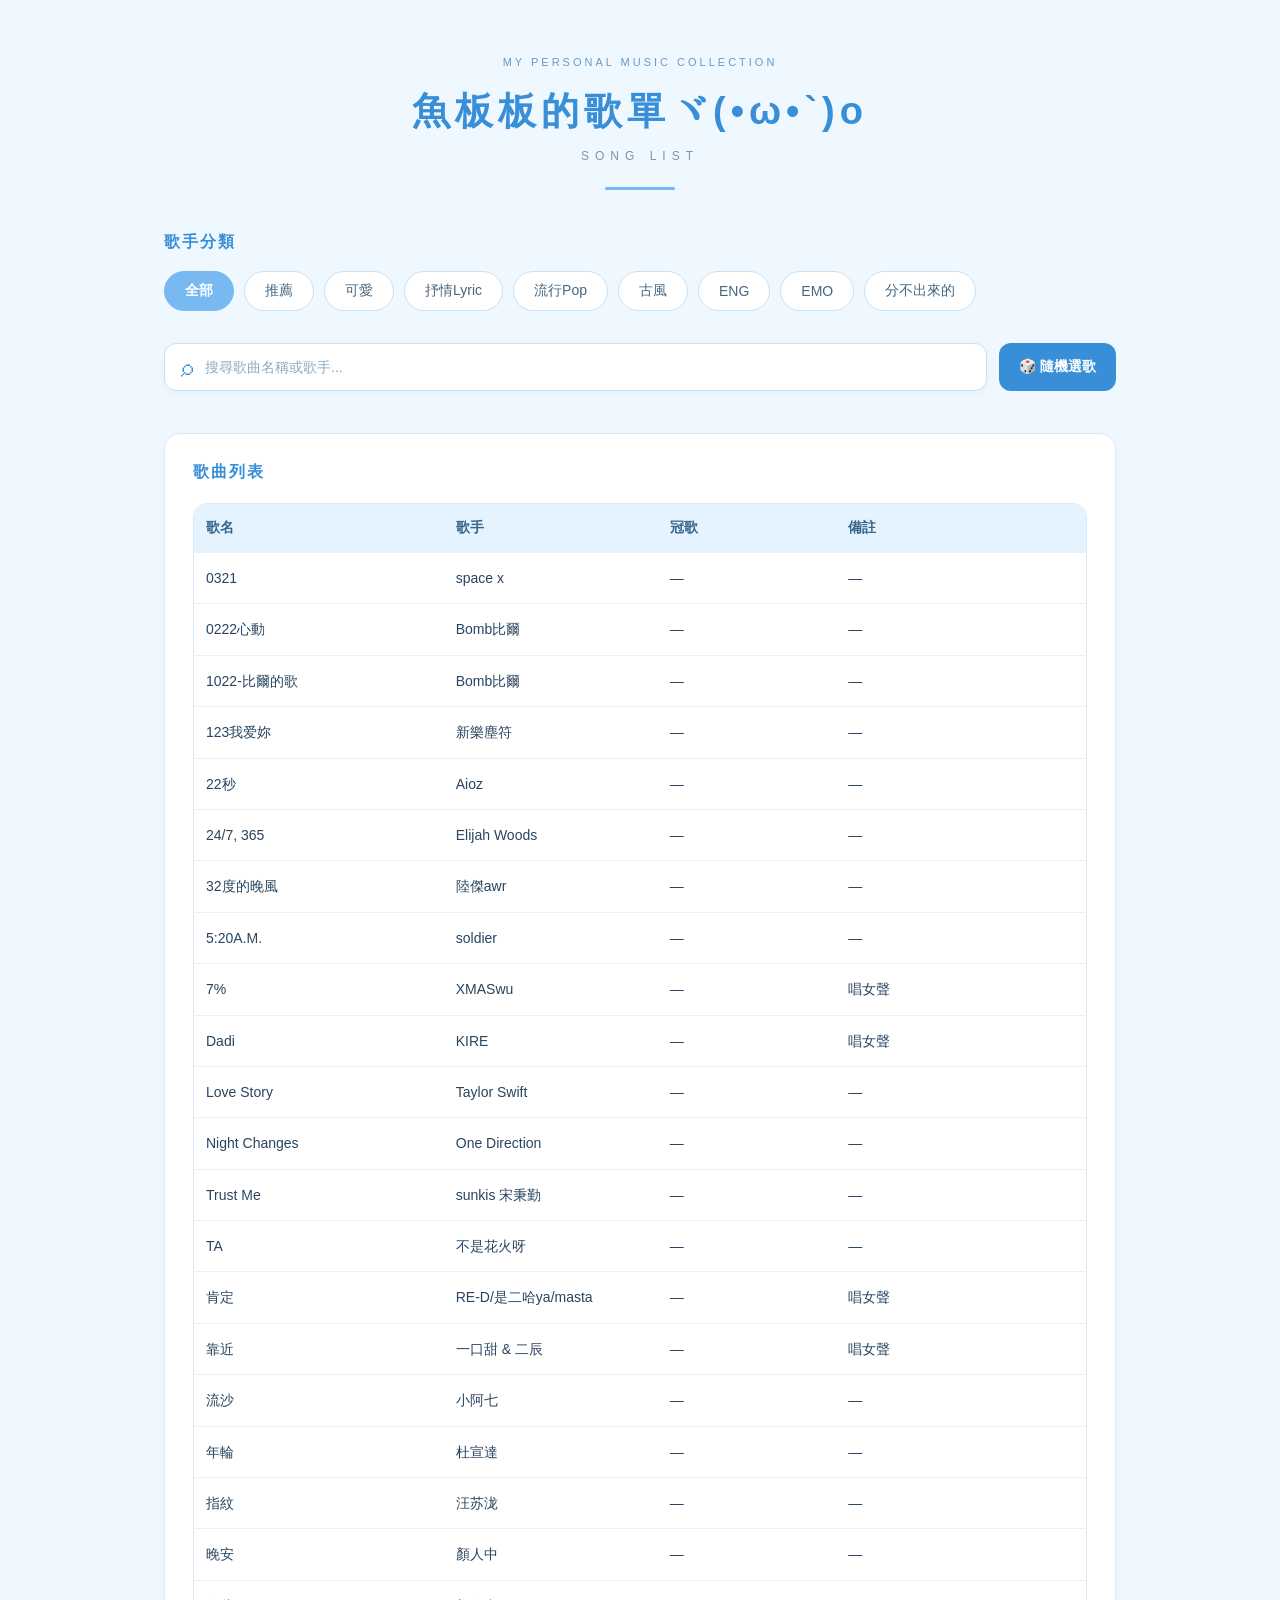
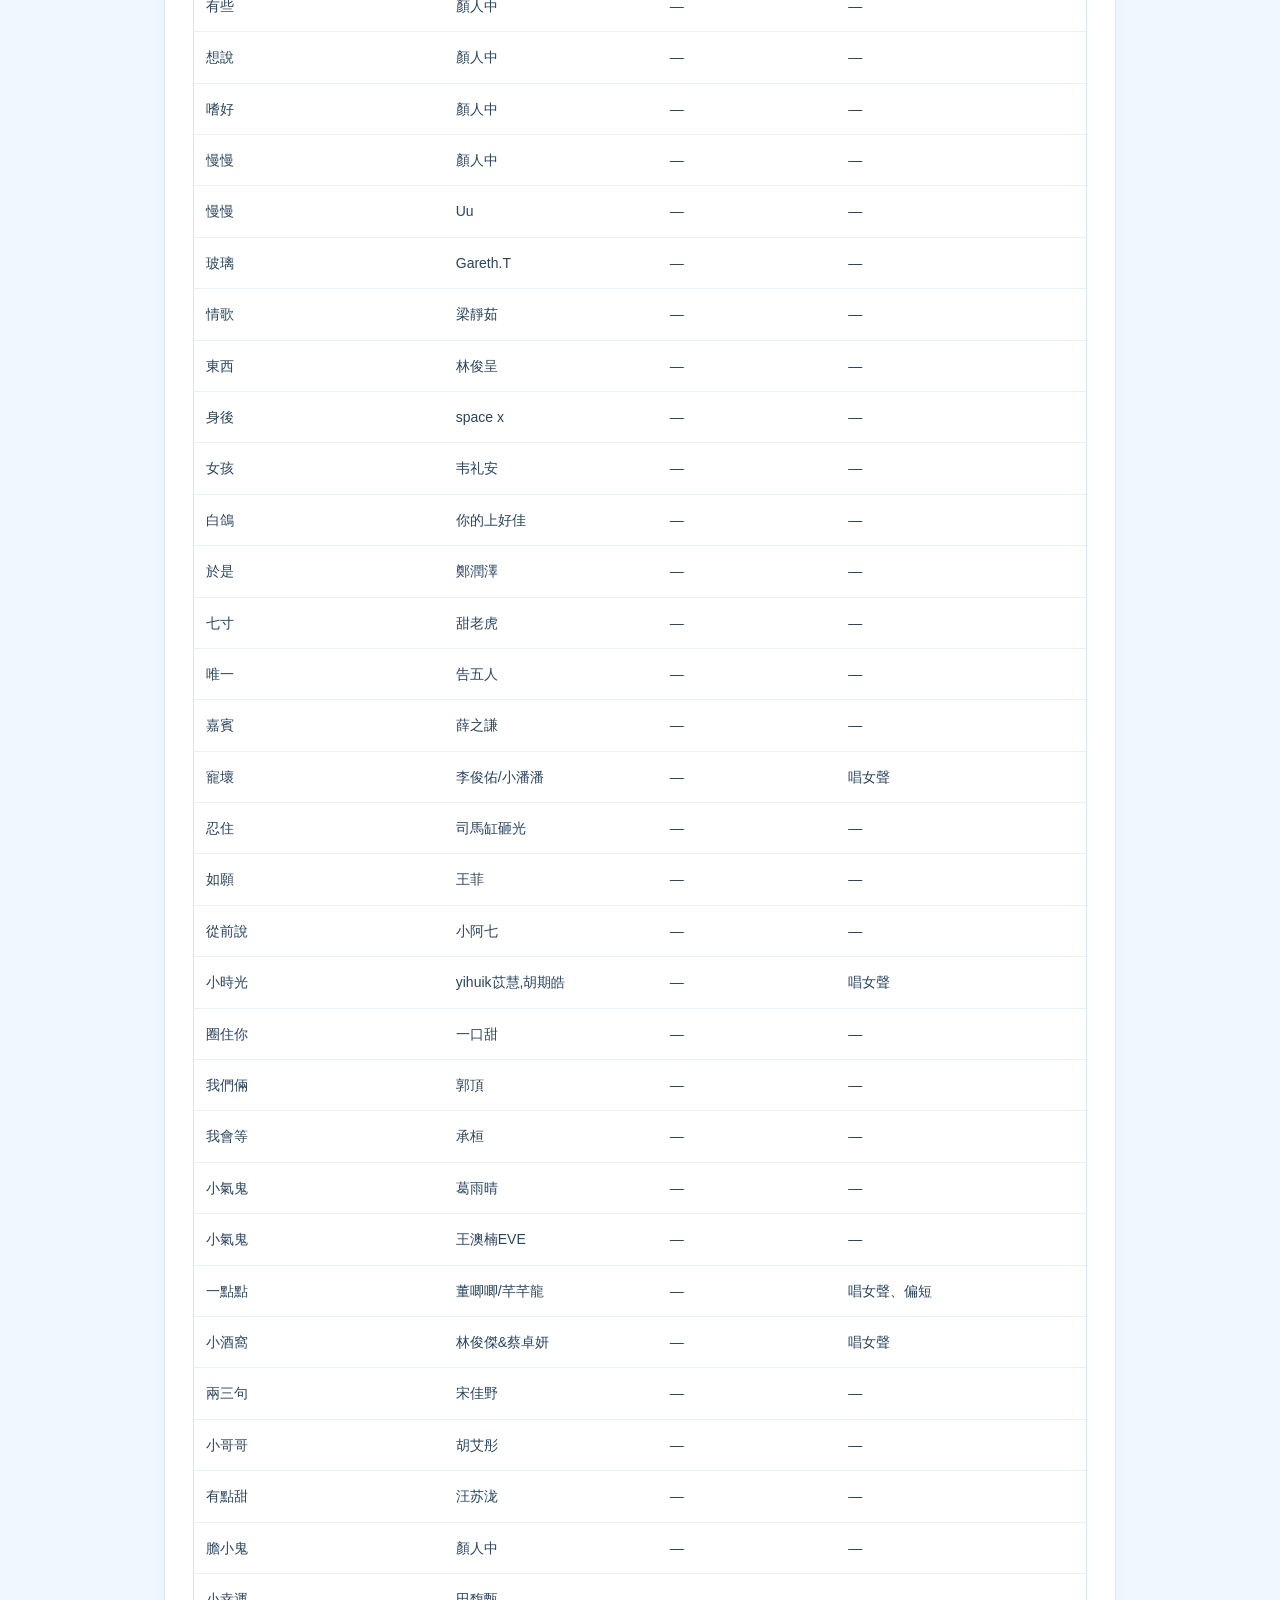
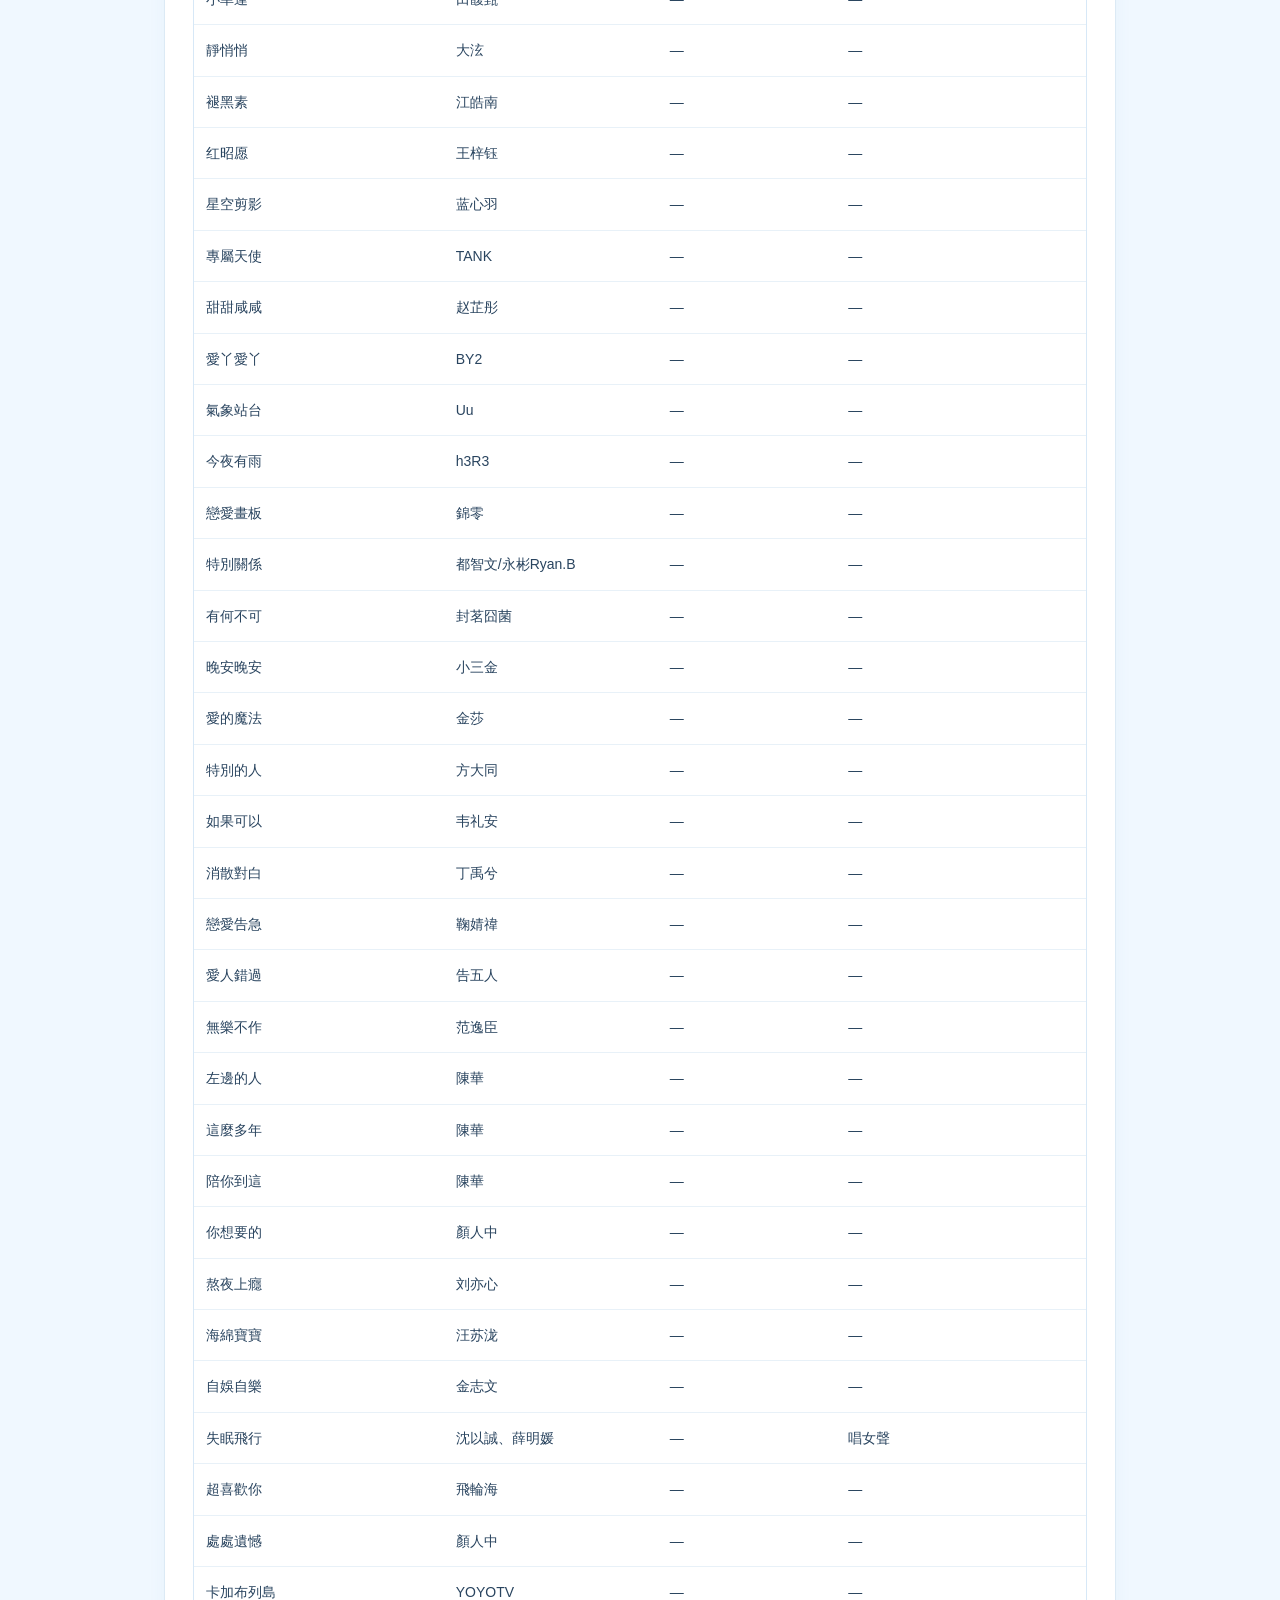
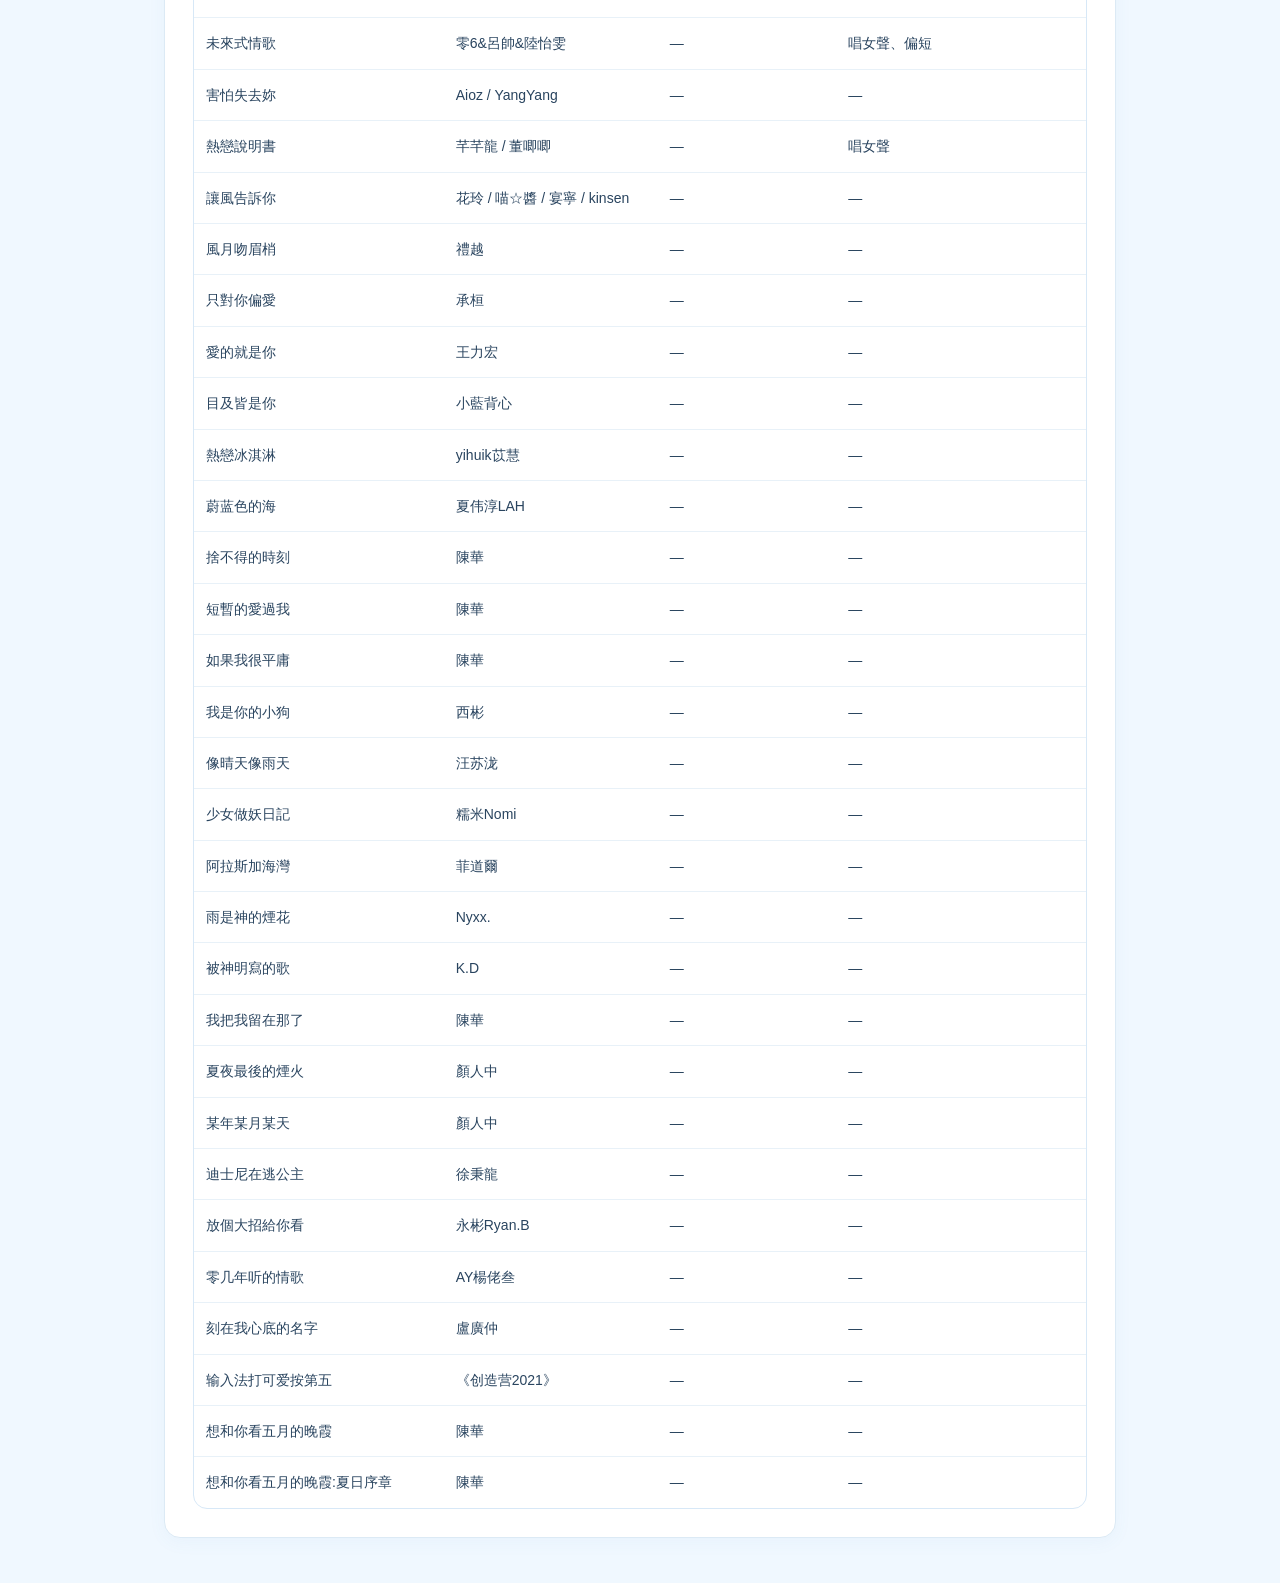
==== index.html @ 6a8a64bd "Rename SongListYu.html to index.html" ====
<!DOCTYPE html>
<html lang="zh-TW">

<head>
    <meta charset="UTF-8">
    <meta name="viewport" content="width=device-width, initial-scale=1.0">

    <title>魚板歌曲列表</title>

    <link rel="stylesheet" href="styleYu.css">
</head>

<body>

    <!-- 網站主要內容 -->
    <main class="container">

        <!-- ① 標題區 -->
        <header class="site-header">
            <p class="eyebrow">MY PERSONAL MUSIC COLLECTION</p>

            <h1>魚板板的歌單ヾ(•ω•`)o</h1>

            <p class="subtitle">SONG LIST</p>

            <div class="title-line"></div>
        </header>


        <!-- ② 歌手分類區 -->
        <section class="singer-section">

            <h2 class="section-title">歌手分類</h2>

            <div class="singer-list">

                <button class="singer-btn active" data-genre="全部">全部</button>

                <button class="singer-btn" data-genre="推薦">推薦</button>

                <button class="singer-btn" data-genre="可愛Cute">可愛</button>

                <button class="singer-btn" data-genre="抒情Lyric">抒情Lyric</button>

                <button class="singer-btn" data-genre="流行Pop">流行Pop</button>

                <button class="singer-btn" data-genre="古風">古風</button>

                <button class="singer-btn" data-genre="ENG">ENG</button>

                <button class="singer-btn" data-genre="EMO">EMO</button>

                <button class="singer-btn" data-genre="分不出來的">分不出來的</button>

            </div>

        </section>


        <!-- ③ 搜尋區 -->
        <section class="search-section">

            <div class="search-box">

                <span class="search-icon">⌕</span>

                <input
                    type="text"
                    id="song-search"
                    placeholder="搜尋歌曲名稱或歌手..."
                >

            </div>

            <button class="random-btn" type="button">
                <span>🎲</span>
                隨機選歌
            </button>

        </section>


        <!-- ④ 歌曲列表區 -->
        
        <section class="song-section">
            <h2 class="section-title">歌曲列表</h2>

            <div class="table-wrapper">
                <table class="song-table">
                    <thead>
                        <tr>
                            <th>歌名</th>
                            <th>歌手</th>
                            <th>冠歌</th>
                            <th>備註</th>
                        </tr>
                    </thead>

                    <tbody id="song-list">
                        <!-- JavaScript 會把歌曲放在這裡 -->
                    </tbody>
                </table>
            </div>
        </section>


    </main>

    <script src="script.js"></script>

</body>

</html>
---- styleYu.css ----
/* ========================================
   1. 全站基本設定
   ======================================== */

* {
    box-sizing: border-box;
}

body {
    background-color: #F0F8FF;
    color: #29445F;

    font-family: Arial, "Microsoft JhengHei", sans-serif;

    margin: 0;
    padding: 0;
}


/* ========================================
   2. 網站內容容器
   ======================================== */

.container {
    width: 100%;
    max-width: 1000px;

    margin: 0 auto;
    padding: 45px 24px;
}


/* ========================================
   3. 標題區
   ======================================== */

.site-header {
    text-align: center;
    margin-bottom: 42px;
}

.eyebrow {
    color: #659BC8;
    font-size: 11px;
    letter-spacing: 3px;
    margin-bottom: 18px;
}

.site-header h1 {
    color: #398ED8;
    font-size: 38px;
    letter-spacing: 5px;
    margin: 0 0 12px;
}

.subtitle {
    color: #7896B1;
    font-size: 12px;
    letter-spacing: 6px;
    margin: 0;
}

.title-line {
    width: 70px;
    height: 3px;
    background-color: #78B9F2;
    border-radius: 10px;
    margin: 24px auto 0;
}


/* ========================================
   4. 區域標題
   ======================================== */

.section-title {
    color: #398ED8;
    font-size: 16px;
    font-weight: bold;
    letter-spacing: 2px;

    margin: 0 0 18px;
}


/* ========================================
   5. 歌手分類按鈕
   ======================================== */

.singer-section {
    margin-bottom: 32px;
}

.singer-list {
    display: flex;
    flex-wrap: wrap;
    gap: 10px;
}


/* 分類按鈕：未選中 */
.singer-btn {
    background-color: #FFFFFF;
    color: #456782;

    border: 1px solid #C9E1F5;
    border-radius: 30px;

    padding: 10px 20px;

    font-size: 14px;
    cursor: pointer;

    transition: 0.2s;
}

.singer-btn:hover {
    background-color: #E4F2FF;
    border-color: #78B9F2;
    color: #287DC2;
}

.singer-btn.active {
    background-color: #78B9F2;
    color: #FFFFFF;
    border-color: #78B9F2;
    font-weight: bold;
}




/* ========================================
   6. 搜尋區
   ======================================== */

.search-section {
    display: flex;
    gap: 12px;
    margin-bottom: 42px;
}

.search-box {
    display: flex;
    align-items: center;
    gap: 12px;

    flex: 1;
    min-width: 0;

    background-color: #FFFFFF;
    border: 1px solid #C9E1F5;
    border-radius: 12px;

    padding: 0 16px;
    box-shadow: 0 3px 12px rgba(78, 143, 194, 0.06);
}

.search-icon {
    color: #398ED8;
    font-size: 24px;
}

.search-box input {
    width: 100%;

    background: transparent;
    color: #29445F;

    border: none;
    outline: none;

    padding: 15px 0;
    font-size: 14px;
}

.search-box input::placeholder {
    color: #91A9BE;
}

.search-box:focus-within {
    border-color: #78B9F2;
    box-shadow: 0 0 0 3px rgba(120, 185, 242, 0.15);
}


/* ========================================
   7. 隨機選歌按鈕
   ======================================== */

.random-btn {
    background-color: #398ED8;
    color: #FFFFFF;

    border: none;
    border-radius: 12px;

    padding: 0 20px;

    font-size: 14px;
    font-weight: bold;

    cursor: pointer;
    transition: 0.2s;
}

.random-btn:hover {
    background-color: #287DC2;
    box-shadow: 0 4px 12px rgba(57, 142, 216, 0.2);
}


/* ========================================
   8. 歌曲列表區
   ======================================== */

.song-section {
    background-color: #FFFFFF;
    border: 1px solid #DCEAF5;
    border-radius: 16px;

    padding: 28px;
    box-shadow: 0 4px 18px rgba(78, 143, 194, 0.05);
}

.empty-message {
    color: #829BB1;
    font-size: 14px;
    text-align: center;
    padding: 35px 0;
}


/* ========================================
   9. 手機版排版
   ======================================== */

@media (max-width: 600px) {

    .container {
        padding: 32px 16px;
    }

    .site-header h1 {
        font-size: 28px;
        letter-spacing: 3px;
    }

    .eyebrow {
        font-size: 9px;
        letter-spacing: 2px;
    }

    .singer-list {
        gap: 8px;
    }

    .singer-btn {
        padding: 9px 15px;
        font-size: 13px;
    }

    .search-section {
        flex-direction: column;
    }

    .random-btn {
        min-height: 46px;
    }

    .song-section {
        padding: 20px;
    }

}


/* ==============================
   10. 歌曲表格外框
============================== */

.table-wrapper {
    width: 100%;
    overflow-x: auto;
    margin-top: 20px;
    border-radius: 14px;
    border: 1px solid #D7E8F7;
    background-color: #FFFFFF;
}


/* ==============================
   11. 歌曲表格本體
============================== */

.song-table {
    width: 100%;
    min-width: 560px;
    border-collapse: collapse;
    table-layout: fixed;
}


/* ==============================
   12. 欄位寬度
============================== */

.song-table th:nth-child(1),
.song-table td:nth-child(1) {
    width: 28%;
}

.song-table th:nth-child(2),
.song-table td:nth-child(2) {
    width: 24%;
}

.song-table th:nth-child(3),
.song-table td:nth-child(3) {
    width: 20%;
}

.song-table th:nth-child(4),
.song-table td:nth-child(4) {
    width: 28%;
}


/* ==============================
   13. 表格標題列
============================== */

.song-table thead {
    background-color: #E5F3FF;
}

.song-table th {
    padding: 15px 12px;
    color: #35658D;
    font-size: 14px;
    font-weight: 600;
    text-align: left;
    white-space: nowrap;
}


/* ==============================
   14. 歌曲資料列
============================== */

.song-table td {
    padding: 14px 12px;
    color: #29445F;
    font-size: 14px;
    line-height: 1.6;
    text-align: left;
    border-top: 1px solid #E8F1F8;
    overflow-wrap: anywhere;
}


/* ==============================
   15. 滑鼠移過歌曲
============================== */

.song-table tbody tr {
    transition: background-color 0.2s ease;
}

.song-table tbody tr:hover {
    background-color: #F2F9FF;
}


/* ==============================
   16. 手機版表格
============================== */

@media (max-width: 600px) {
    .table-wrapper {
        border-radius: 10px;
    }

    .song-table {
        min-width: 560px;
    }

    .song-table th,
    .song-table td {
        padding: 12px 10px;
        font-size: 13px;
    }
}
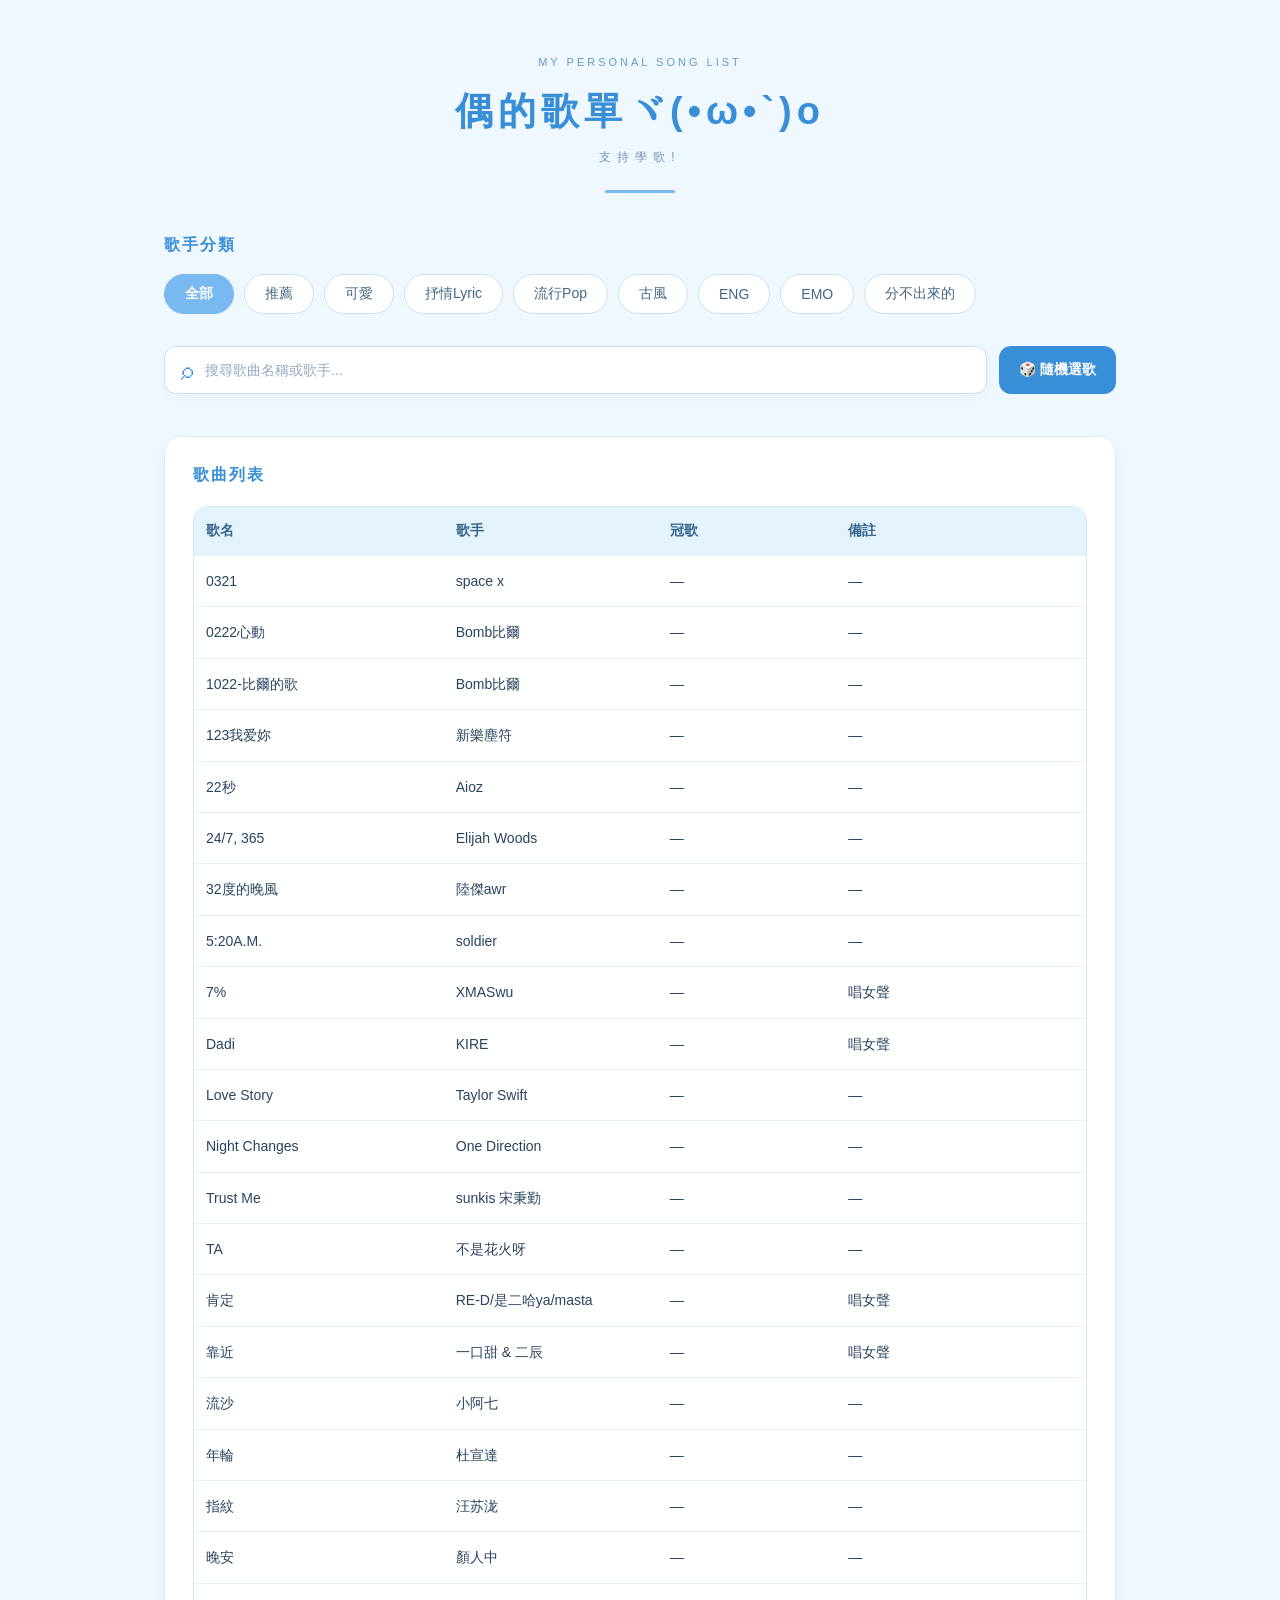
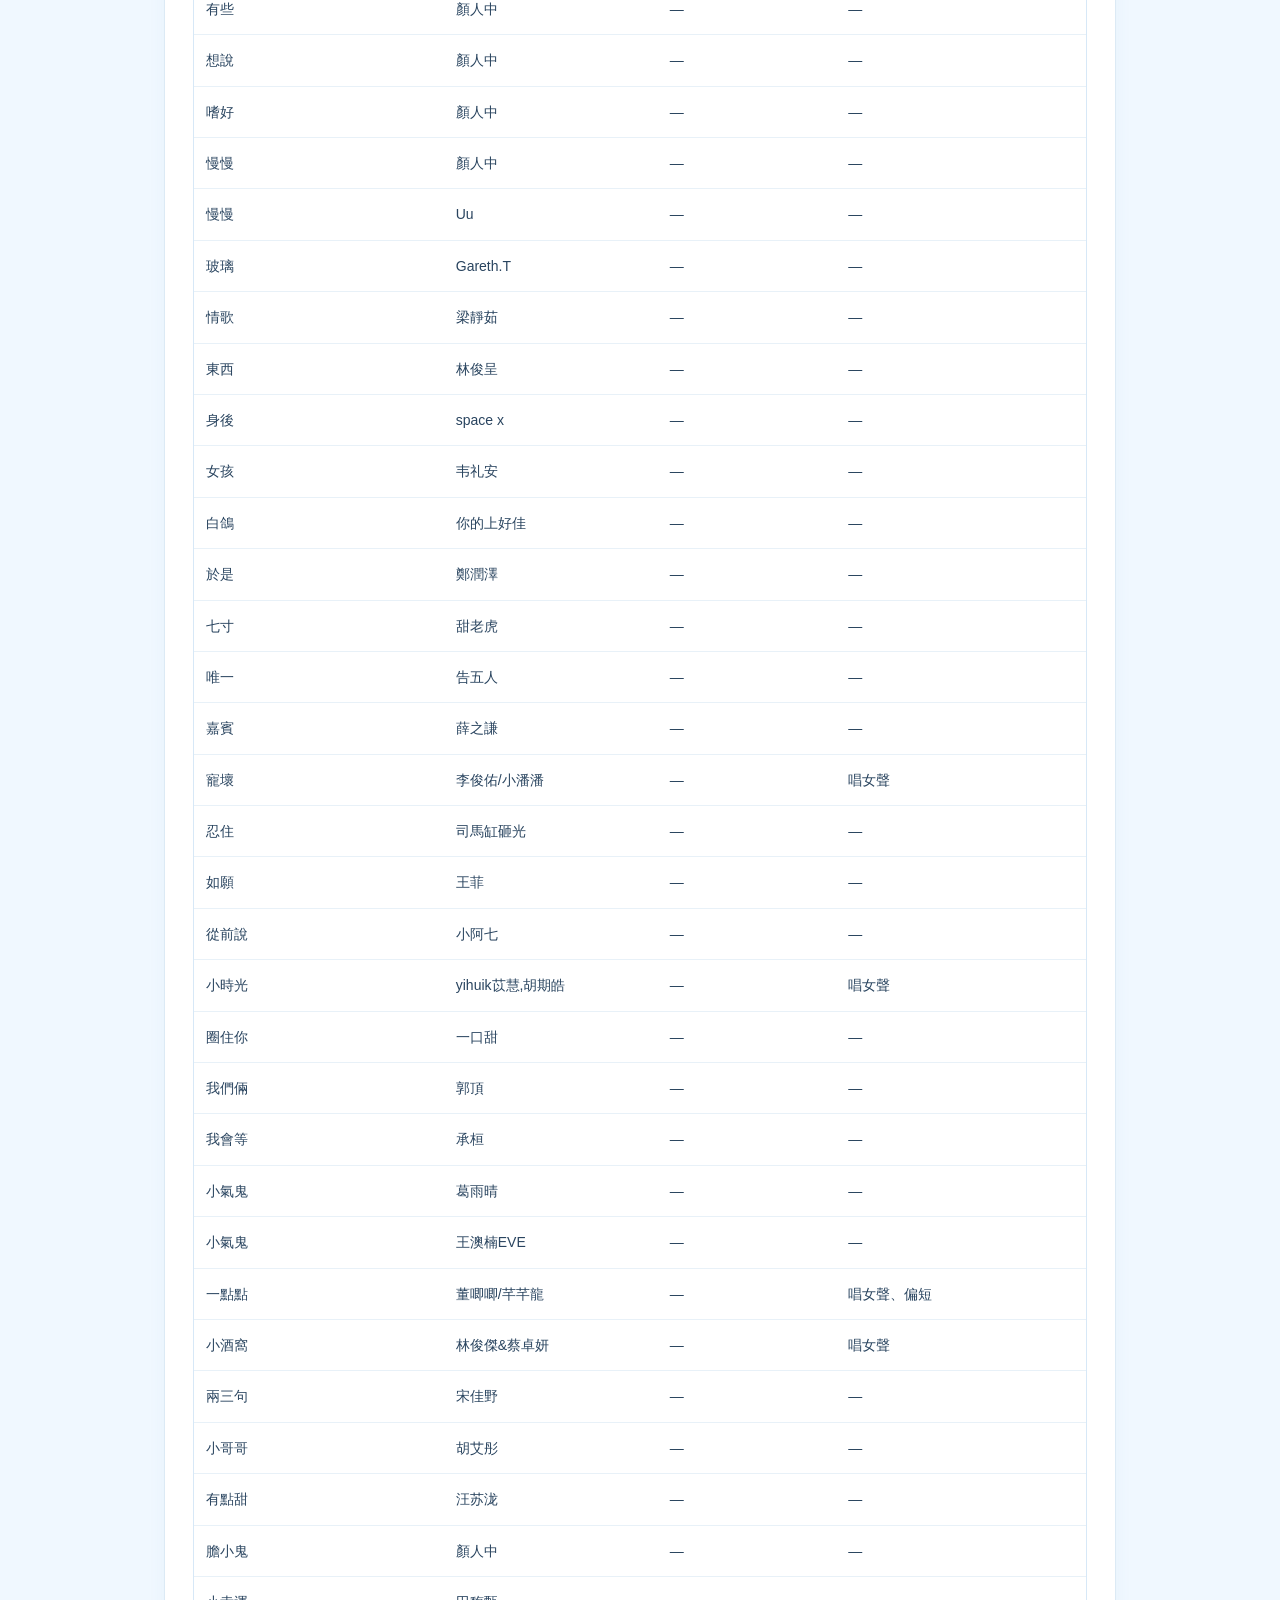
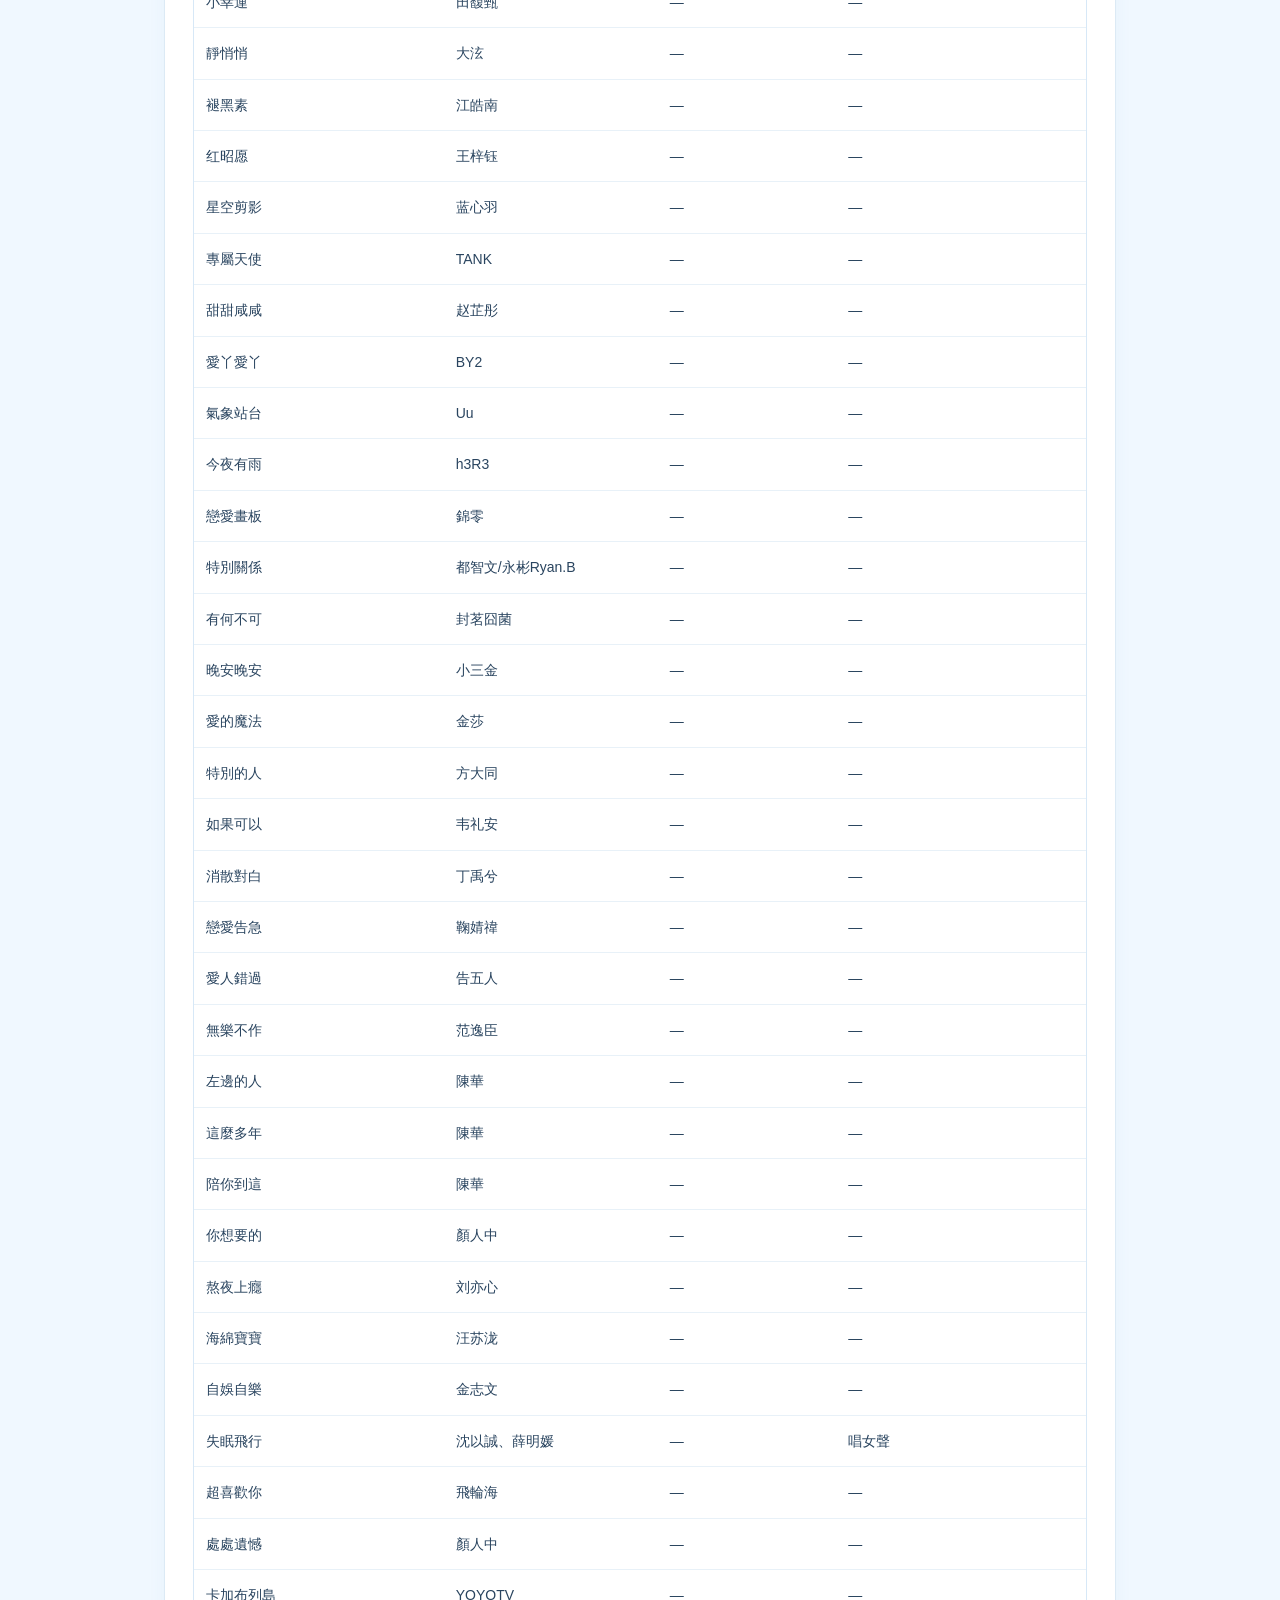
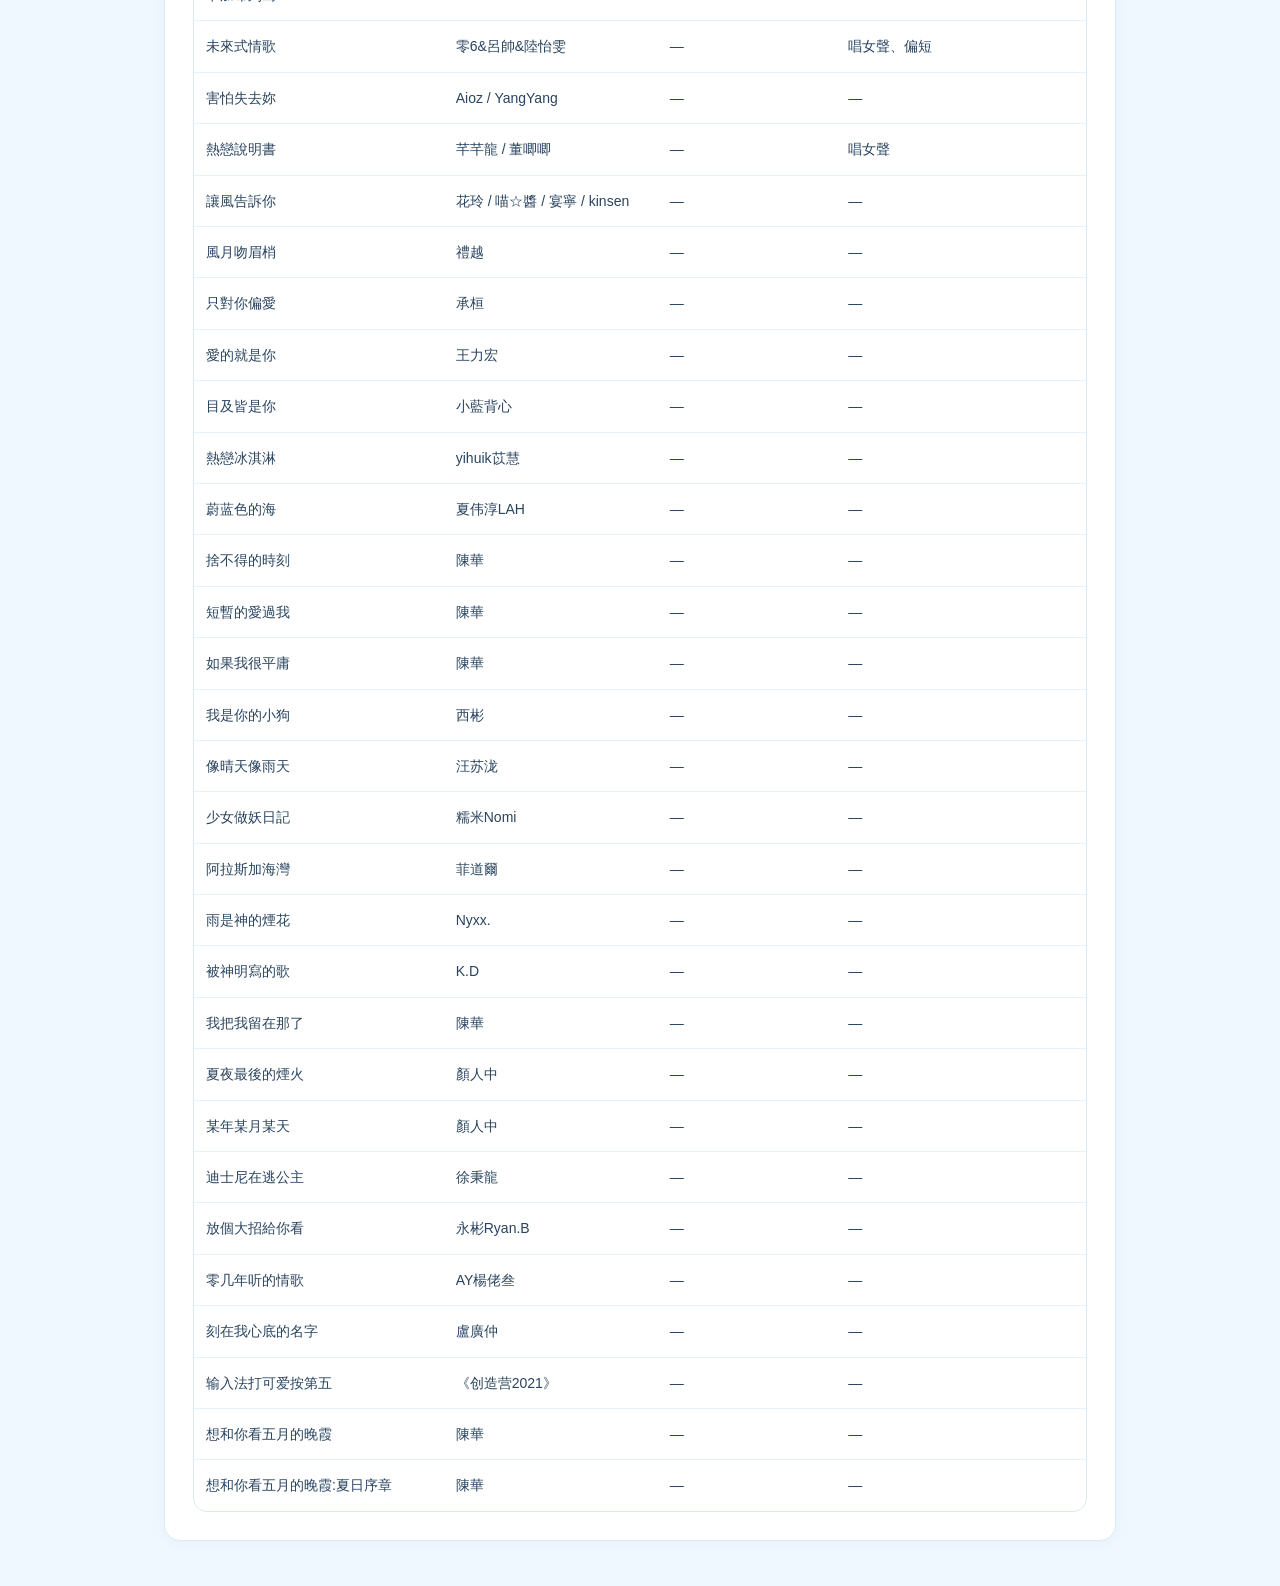
==== commit d6458bcb: "Add files via upload" ====
--- a/index.html
+++ b/index.html
@@ -17,11 +17,11 @@
 
         <!-- ① 標題區 -->
         <header class="site-header">
-            <p class="eyebrow">MY PERSONAL MUSIC COLLECTION</p>
+            <p class="eyebrow">MY PERSONAL SONG LIST</p>
 
-            <h1>魚板板的歌單ヾ(•ω•`)o</h1>
+            <h1>偶的歌單ヾ(•ω•`)o</h1>
 
-            <p class="subtitle">SONG LIST</p>
+            <p class="subtitle">支持學歌!</p>
 
             <div class="title-line"></div>
         </header>
@@ -110,4 +110,4 @@
 
 </body>
 
-</html>
+</html>
